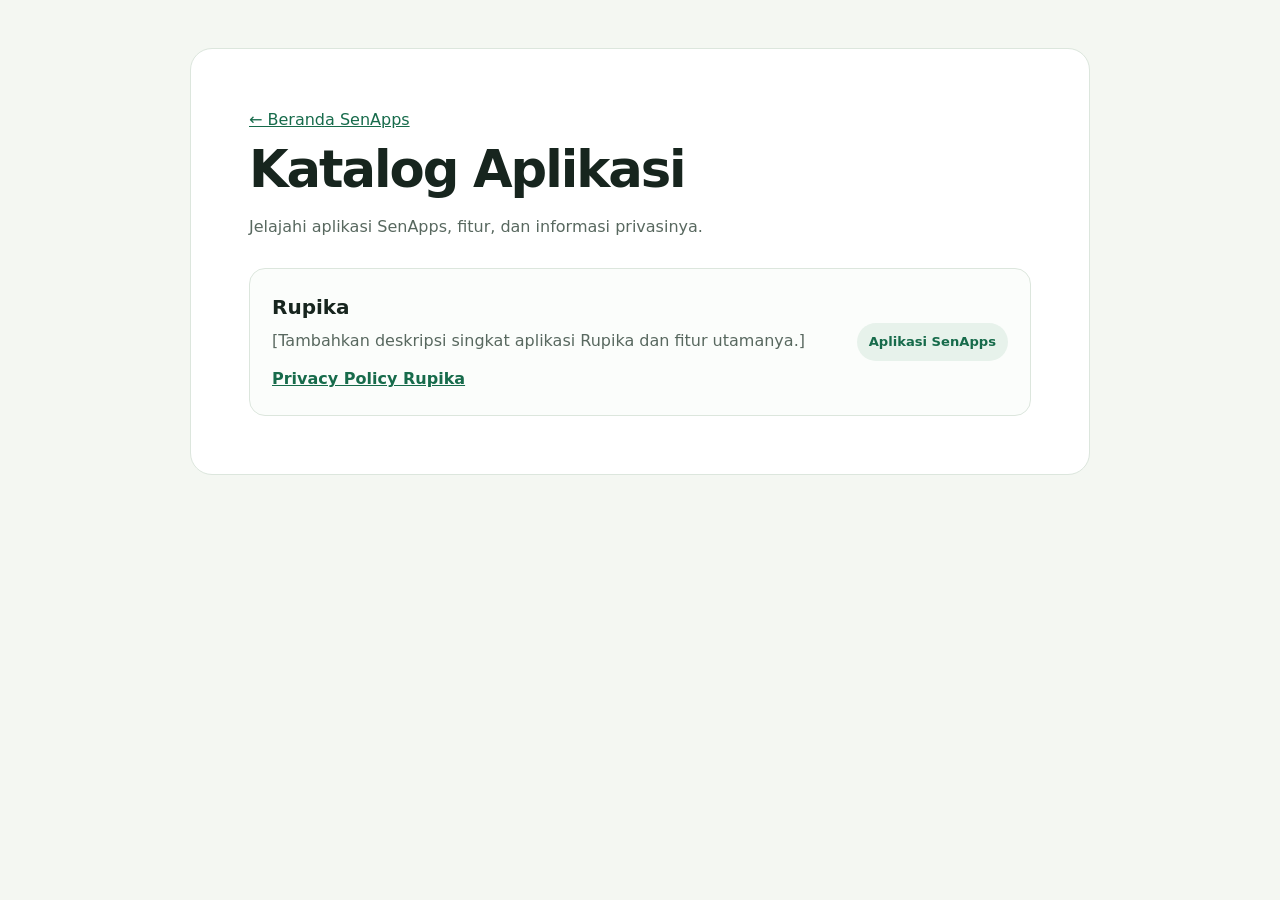
==== apps/index.html @ c0c4106e "Add SenApps GitHub Pages site" ====
<!doctype html>
<html lang="id">
<head>
  <meta charset="utf-8">
  <meta name="viewport" content="width=device-width, initial-scale=1">
  <meta name="description" content="Katalog aplikasi SenApps.">
  <title>Katalog Aplikasi — SenApps</title>
  <style>
    :root { --ink: #17251e; --muted: #58685f; --paper: #f4f7f2; --green: #176b4b; --line: #dce6dd; }
    * { box-sizing: border-box; }
    body { margin: 0; background: var(--paper); color: var(--ink); font: 16px/1.65 system-ui, -apple-system, "Segoe UI", sans-serif; }
    main { width: min(900px, calc(100% - 36px)); margin: 48px auto; }
    article { padding: clamp(24px, 6vw, 58px); border: 1px solid var(--line); border-radius: 22px; background: #fff; }
    a { color: var(--green); }
    h1 { margin: 8px 0; font-size: clamp(2rem, 6vw, 3.2rem); line-height: 1.1; letter-spacing: -.04em; }
    .muted { color: var(--muted); }
    .app { display: grid; grid-template-columns: 1fr auto; gap: 16px; align-items: center; margin-top: 28px; padding: 22px; border: 1px solid var(--line); border-radius: 16px; background: #fbfdfb; }
    .app h2 { margin: 0 0 4px; font-size: 1.25rem; }
    .app p { margin: 0 0 12px; color: var(--muted); }
    .actions { display: flex; flex-wrap: wrap; gap: 14px; }
    .actions a { font-weight: 700; }
    .badge { padding: 8px 12px; border-radius: 999px; background: #e7f2eb; color: var(--green); font-size: .82rem; font-weight: 700; }
    @media (max-width: 560px) { .app { grid-template-columns: 1fr; } }
  </style>
</head>
<body>
  <main>
    <article>
      <a href="../">← Beranda SenApps</a>
      <h1>Katalog Aplikasi</h1>
      <p class="muted">Jelajahi aplikasi SenApps, fitur, dan informasi privasinya.</p>
      <section class="app" aria-labelledby="rupika-title">
        <div>
          <h2 id="rupika-title">Rupika</h2>
          <p>[Tambahkan deskripsi singkat aplikasi Rupika dan fitur utamanya.]</p>
          <div class="actions">
            <a href="../privacy-policy/rupika/">Privacy Policy Rupika</a>
            <!-- Tambahkan tautan Google Play di sini setelah tersedia. -->
          </div>
        </div>
        <span class="badge">Aplikasi SenApps</span>
      </section>
      <!-- Gandakan blok .app ini untuk setiap aplikasi baru. -->
    </article>
  </main>
</body>
</html>
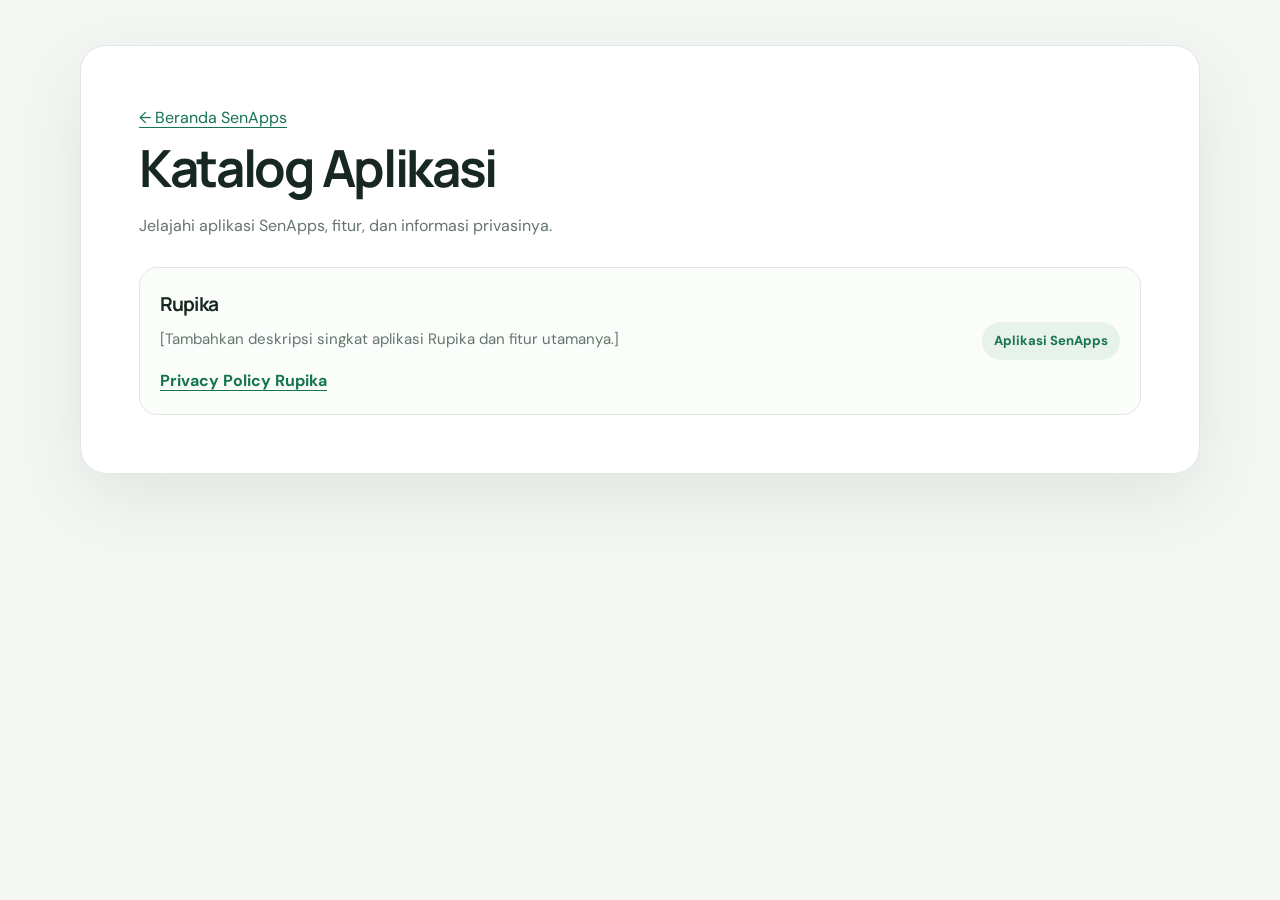
==== commit ab2813cd: "Polish SenApps website design" ====
--- a/apps/index.html
+++ b/apps/index.html
@@ -1,4 +1,4 @@
-<!doctype html>
+﻿<!doctype html>
 <html lang="id">
 <head>
   <meta charset="utf-8">
@@ -22,6 +22,7 @@
     .badge { padding: 8px 12px; border-radius: 999px; background: #e7f2eb; color: var(--green); font-size: .82rem; font-weight: 700; }
     @media (max-width: 560px) { .app { grid-template-columns: 1fr; } }
   </style>
+  <link rel="stylesheet" href="../assets/styles.css">
 </head>
 <body>
   <main>
--- a/assets/styles.css
+++ b/assets/styles.css
@@ -0,0 +1,5 @@
+﻿@import url('https://fonts.googleapis.com/css2?family=DM+Sans:wght@400;500;600;700&family=Manrope:wght@500;600;700;800&display=swap');
+:root{--ink:#172820;--muted:#65756d;--paper:#f5f7f4;--green:#167451;--deep:#105c40;--line:#e1e8e2;--mint:#e7f4ed;--shadow:0 24px 70px rgba(21,52,36,.09)}
+*{box-sizing:border-box}body{margin:0;background:var(--paper)!important;color:var(--ink)!important;font:16px/1.7 'DM Sans',system-ui,sans-serif!important;-webkit-font-smoothing:antialiased}a{color:var(--green)!important;text-underline-offset:4px}a:focus-visible{outline:3px solid #8ed5af;outline-offset:4px}h1,h2,h3{font-family:Manrope,'DM Sans',system-ui,sans-serif!important;letter-spacing:-.045em!important}main{width:min(1120px,calc(100% - 40px))!important;margin:5vh auto!important}.card,article{border:1px solid var(--line)!important;border-radius:26px!important;background:#fff!important;box-shadow:var(--shadow)!important}.eyebrow{color:var(--green)!important;font-size:.77rem!important;font-weight:800!important;letter-spacing:.13em!important;text-transform:uppercase}.button,a.button{display:inline-flex;min-height:48px;align-items:center;justify-content:center;padding:0 20px;border:1px solid var(--line)!important;border-radius:999px!important;background:#fff;color:var(--ink)!important;font-weight:700;text-decoration:none;transition:.18s}.button.primary,a.button.primary{border-color:var(--green)!important;background:var(--green)!important;color:#fff!important}.button:hover,a.button:hover{transform:translateY(-2px);box-shadow:0 9px 22px #15342418}.card{position:relative;min-height:520px;display:flex;flex-direction:column;justify-content:center;overflow:hidden;padding:76px 49% 76px 7%!important}.card:after{position:absolute;top:50%;right:7%;width:35%;height:65%;display:grid;place-items:center;border:1px solid #dfeae1;border-radius:32px;background:radial-gradient(circle at 75% 20%,#d8f0e1 0 8%,transparent 8.3%),linear-gradient(145deg,#edf7ef,#d7e9dd);color:#167451;content:'S';font:800 8rem Manrope,sans-serif;transform:translateY(-50%) rotate(4deg);box-shadow:inset 0 0 0 18px #ffffff30,0 18px 50px #15342418}.card h1{margin:14px 0 18px!important;font-size:clamp(3rem,7vw,5.2rem)!important;line-height:1.03!important}.card p{max-width:540px;color:var(--muted)!important;font-size:1.08rem}.links{gap:12px!important;margin-top:24px!important}.card footer{margin-top:35px!important;color:var(--muted)!important}.apps{display:grid!important;grid-template-columns:repeat(auto-fit,minmax(210px,1fr));gap:14px;margin-top:25px!important}.app{padding:20px!important;border:1px solid var(--line)!important;border-radius:18px!important;background:#fbfdfb!important}.app h2{margin:0 0 7px!important;font-size:1.2rem!important}.app p{margin:0 0 14px!important;font-size:.94rem!important}.app a{font-weight:700}.policy-wrap{width:min(850px,calc(100% - 36px));margin:45px auto 75px}.policy-wrap article{padding:clamp(26px,6vw,62px)!important}.policy-wrap h1{margin:14px 0!important;font-size:clamp(2.2rem,6vw,3.5rem)!important}.policy-wrap h2{margin-top:32px!important;font-size:1.28rem!important}.policy-wrap p{color:#4f6056!important}.draft{border:1px solid #f2dba8!important;border-radius:13px!important;background:#fff9ea!important;color:#684c18!important}.site-header{display:flex;justify-content:space-between;align-items:center;margin-bottom:24px}.site-footer{display:flex;justify-content:space-between;gap:16px;padding:24px 0;border-top:1px solid var(--line);color:var(--muted);font-size:.9rem}.app-card{display:flex;align-items:center;justify-content:space-between;gap:20px;padding:24px;border:1px solid var(--line);border-radius:20px;background:#fff}.app-info{display:flex;align-items:center;gap:16px}.app-icon{display:grid;width:58px;aspect-ratio:1;place-items:center;border-radius:18px;background:linear-gradient(145deg,#dcf4e5,#b9e5cb);color:var(--deep);font-weight:800;font-size:1.4rem}
+@media(max-width:700px){main{width:calc(100% - 30px)!important;margin:24px auto!important}.card{min-height:0;padding:44px 26px!important}.card:after{position:relative;top:auto;right:auto;width:100%;height:180px;margin-top:32px;font-size:5rem;transform:none}.card h1{font-size:clamp(2.7rem,14vw,4rem)!important}.site-header{gap:12px}.nav{gap:12px!important}.app-card{align-items:flex-start;flex-direction:column}.site-footer{flex-direction:column;gap:7px}}
+@media(prefers-reduced-motion:reduce){*{scroll-behavior:auto!important;transition:none!important}}
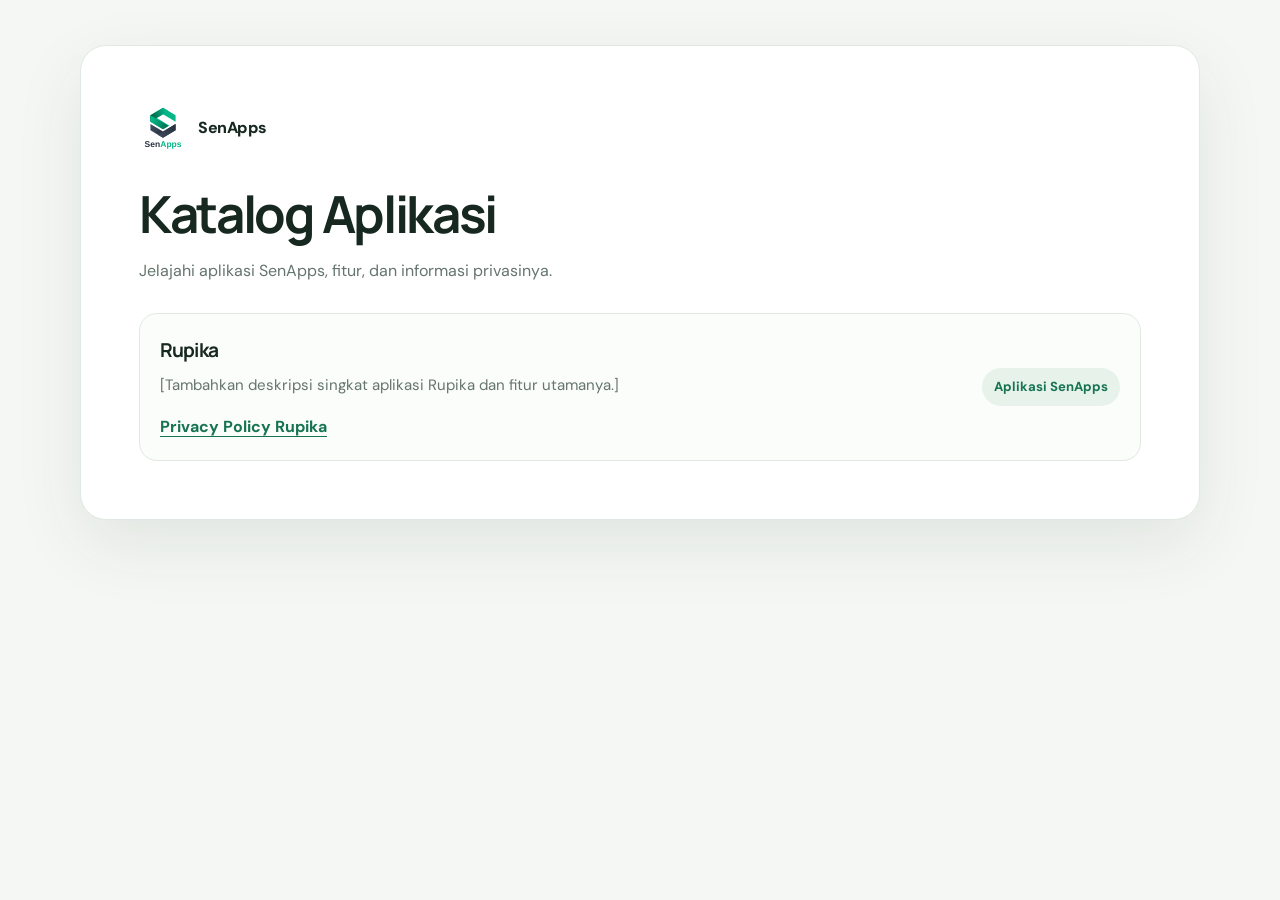
==== commit ed6bb65c: "Add SenApps logo across pages" ====
--- a/apps/index.html
+++ b/apps/index.html
@@ -27,7 +27,7 @@
 <body>
   <main>
     <article>
-      <a href="../">← Beranda SenApps</a>
+      <a class="site-brand" href="../"><img src="../assets/senapps-logo.svg" alt="Logo SenApps"><span>SenApps</span></a>
       <h1>Katalog Aplikasi</h1>
       <p class="muted">Jelajahi aplikasi SenApps, fitur, dan informasi privasinya.</p>
       <section class="app" aria-labelledby="rupika-title">
--- a/assets/styles.css
+++ b/assets/styles.css
@@ -2,4 +2,6 @@
 :root{--ink:#172820;--muted:#65756d;--paper:#f5f7f4;--green:#167451;--deep:#105c40;--line:#e1e8e2;--mint:#e7f4ed;--shadow:0 24px 70px rgba(21,52,36,.09)}
 *{box-sizing:border-box}body{margin:0;background:var(--paper)!important;color:var(--ink)!important;font:16px/1.7 'DM Sans',system-ui,sans-serif!important;-webkit-font-smoothing:antialiased}a{color:var(--green)!important;text-underline-offset:4px}a:focus-visible{outline:3px solid #8ed5af;outline-offset:4px}h1,h2,h3{font-family:Manrope,'DM Sans',system-ui,sans-serif!important;letter-spacing:-.045em!important}main{width:min(1120px,calc(100% - 40px))!important;margin:5vh auto!important}.card,article{border:1px solid var(--line)!important;border-radius:26px!important;background:#fff!important;box-shadow:var(--shadow)!important}.eyebrow{color:var(--green)!important;font-size:.77rem!important;font-weight:800!important;letter-spacing:.13em!important;text-transform:uppercase}.button,a.button{display:inline-flex;min-height:48px;align-items:center;justify-content:center;padding:0 20px;border:1px solid var(--line)!important;border-radius:999px!important;background:#fff;color:var(--ink)!important;font-weight:700;text-decoration:none;transition:.18s}.button.primary,a.button.primary{border-color:var(--green)!important;background:var(--green)!important;color:#fff!important}.button:hover,a.button:hover{transform:translateY(-2px);box-shadow:0 9px 22px #15342418}.card{position:relative;min-height:520px;display:flex;flex-direction:column;justify-content:center;overflow:hidden;padding:76px 49% 76px 7%!important}.card:after{position:absolute;top:50%;right:7%;width:35%;height:65%;display:grid;place-items:center;border:1px solid #dfeae1;border-radius:32px;background:radial-gradient(circle at 75% 20%,#d8f0e1 0 8%,transparent 8.3%),linear-gradient(145deg,#edf7ef,#d7e9dd);color:#167451;content:'S';font:800 8rem Manrope,sans-serif;transform:translateY(-50%) rotate(4deg);box-shadow:inset 0 0 0 18px #ffffff30,0 18px 50px #15342418}.card h1{margin:14px 0 18px!important;font-size:clamp(3rem,7vw,5.2rem)!important;line-height:1.03!important}.card p{max-width:540px;color:var(--muted)!important;font-size:1.08rem}.links{gap:12px!important;margin-top:24px!important}.card footer{margin-top:35px!important;color:var(--muted)!important}.apps{display:grid!important;grid-template-columns:repeat(auto-fit,minmax(210px,1fr));gap:14px;margin-top:25px!important}.app{padding:20px!important;border:1px solid var(--line)!important;border-radius:18px!important;background:#fbfdfb!important}.app h2{margin:0 0 7px!important;font-size:1.2rem!important}.app p{margin:0 0 14px!important;font-size:.94rem!important}.app a{font-weight:700}.policy-wrap{width:min(850px,calc(100% - 36px));margin:45px auto 75px}.policy-wrap article{padding:clamp(26px,6vw,62px)!important}.policy-wrap h1{margin:14px 0!important;font-size:clamp(2.2rem,6vw,3.5rem)!important}.policy-wrap h2{margin-top:32px!important;font-size:1.28rem!important}.policy-wrap p{color:#4f6056!important}.draft{border:1px solid #f2dba8!important;border-radius:13px!important;background:#fff9ea!important;color:#684c18!important}.site-header{display:flex;justify-content:space-between;align-items:center;margin-bottom:24px}.site-footer{display:flex;justify-content:space-between;gap:16px;padding:24px 0;border-top:1px solid var(--line);color:var(--muted);font-size:.9rem}.app-card{display:flex;align-items:center;justify-content:space-between;gap:20px;padding:24px;border:1px solid var(--line);border-radius:20px;background:#fff}.app-info{display:flex;align-items:center;gap:16px}.app-icon{display:grid;width:58px;aspect-ratio:1;place-items:center;border-radius:18px;background:linear-gradient(145deg,#dcf4e5,#b9e5cb);color:var(--deep);font-weight:800;font-size:1.4rem}
 @media(max-width:700px){main{width:calc(100% - 30px)!important;margin:24px auto!important}.card{min-height:0;padding:44px 26px!important}.card:after{position:relative;top:auto;right:auto;width:100%;height:180px;margin-top:32px;font-size:5rem;transform:none}.card h1{font-size:clamp(2.7rem,14vw,4rem)!important}.site-header{gap:12px}.nav{gap:12px!important}.app-card{align-items:flex-start;flex-direction:column}.site-footer{flex-direction:column;gap:7px}}
-@media(prefers-reduced-motion:reduce){*{scroll-behavior:auto!important;transition:none!important}}+@media(prefers-reduced-motion:reduce){*{scroll-behavior:auto!important;transition:none!important}}
+.site-brand{display:inline-flex;align-items:center;gap:11px;margin-bottom:25px;color:var(--ink)!important;font-weight:800;font-size:1rem;text-decoration:none}.site-brand img{display:block;width:48px;height:48px;object-fit:contain}.site-brand span{letter-spacing:-.03em}.policy-brand{display:flex;align-items:center;flex-wrap:wrap;gap:12px;margin-bottom:24px;color:var(--muted);font-size:.9rem}.policy-brand .site-brand{margin:0}.policy-brand>a:not(.site-brand){color:var(--muted)!important;text-decoration:none}.card .site-brand{position:relative;z-index:2}.card:after{content:''}
+@media(max-width:700px){.site-brand{margin-bottom:18px}.site-brand img{width:42px;height:42px}}
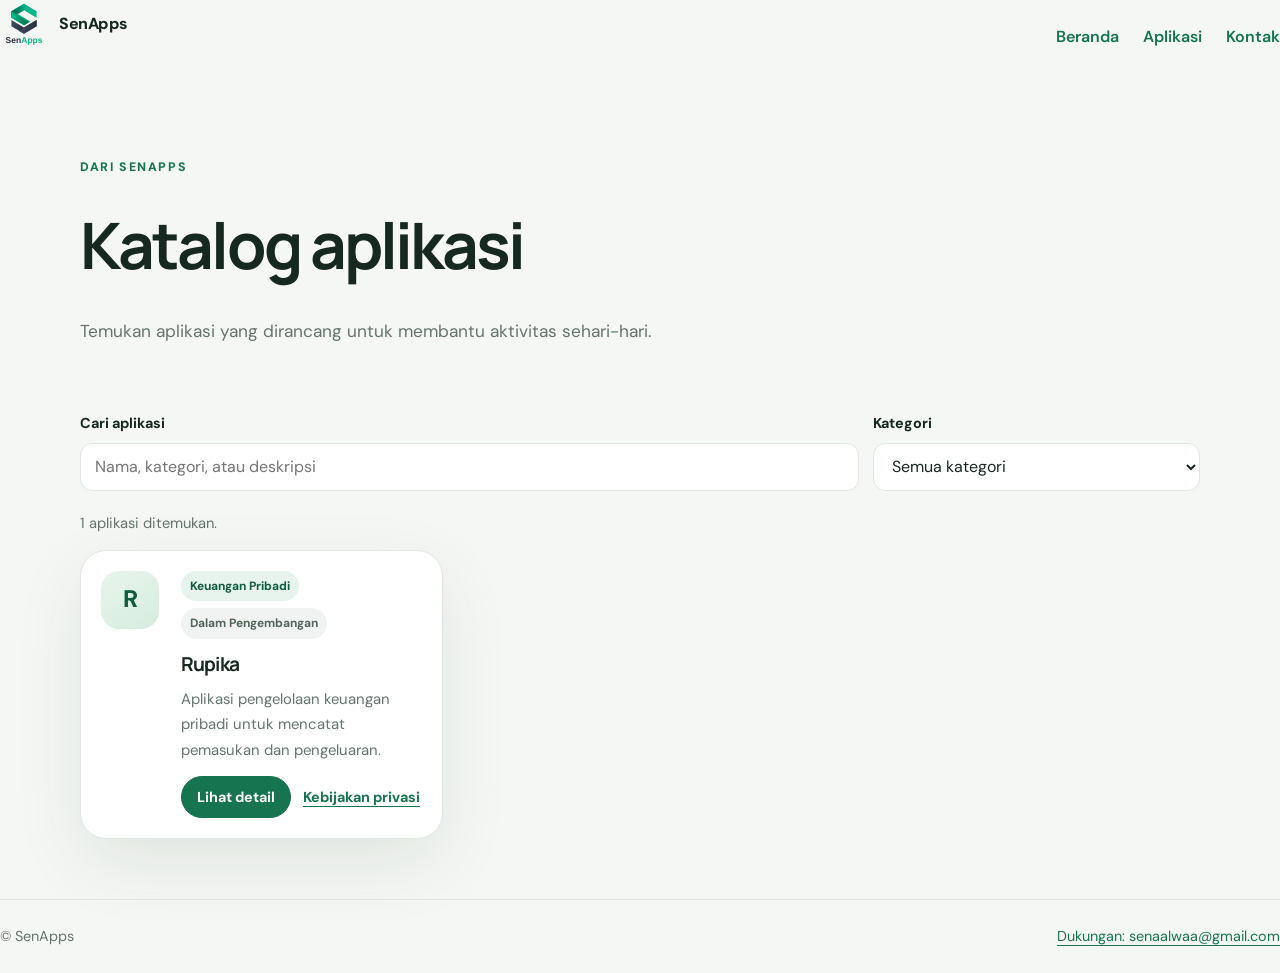
==== commit 7d281b6f: "Build data-driven SenApps catalog" ====
--- a/apps/index.html
+++ b/apps/index.html
@@ -1,48 +1,37 @@
-﻿<!doctype html>
+<!doctype html>
 <html lang="id">
 <head>
   <meta charset="utf-8">
   <meta name="viewport" content="width=device-width, initial-scale=1">
-  <meta name="description" content="Katalog aplikasi SenApps.">
+  <meta name="description" content="Jelajahi aplikasi yang dibuat oleh SenApps.">
   <title>Katalog Aplikasi — SenApps</title>
-  <style>
-    :root { --ink: #17251e; --muted: #58685f; --paper: #f4f7f2; --green: #176b4b; --line: #dce6dd; }
-    * { box-sizing: border-box; }
-    body { margin: 0; background: var(--paper); color: var(--ink); font: 16px/1.65 system-ui, -apple-system, "Segoe UI", sans-serif; }
-    main { width: min(900px, calc(100% - 36px)); margin: 48px auto; }
-    article { padding: clamp(24px, 6vw, 58px); border: 1px solid var(--line); border-radius: 22px; background: #fff; }
-    a { color: var(--green); }
-    h1 { margin: 8px 0; font-size: clamp(2rem, 6vw, 3.2rem); line-height: 1.1; letter-spacing: -.04em; }
-    .muted { color: var(--muted); }
-    .app { display: grid; grid-template-columns: 1fr auto; gap: 16px; align-items: center; margin-top: 28px; padding: 22px; border: 1px solid var(--line); border-radius: 16px; background: #fbfdfb; }
-    .app h2 { margin: 0 0 4px; font-size: 1.25rem; }
-    .app p { margin: 0 0 12px; color: var(--muted); }
-    .actions { display: flex; flex-wrap: wrap; gap: 14px; }
-    .actions a { font-weight: 700; }
-    .badge { padding: 8px 12px; border-radius: 999px; background: #e7f2eb; color: var(--green); font-size: .82rem; font-weight: 700; }
-    @media (max-width: 560px) { .app { grid-template-columns: 1fr; } }
-  </style>
-  <link rel="stylesheet" href="../assets/styles.css">
+  <link rel="stylesheet" href="../assets/styles.css?v=3">
+  <script src="../assets/scripts/catalog.js" defer></script>
 </head>
 <body>
-  <main>
-    <article>
-      <a class="site-brand" href="../"><img src="../assets/senapps-logo.svg" alt="Logo SenApps"><span>SenApps</span></a>
-      <h1>Katalog Aplikasi</h1>
-      <p class="muted">Jelajahi aplikasi SenApps, fitur, dan informasi privasinya.</p>
-      <section class="app" aria-labelledby="rupika-title">
-        <div>
-          <h2 id="rupika-title">Rupika</h2>
-          <p>[Tambahkan deskripsi singkat aplikasi Rupika dan fitur utamanya.]</p>
-          <div class="actions">
-            <a href="../privacy-policy/rupika/">Privacy Policy Rupika</a>
-            <!-- Tambahkan tautan Google Play di sini setelah tersedia. -->
-          </div>
-        </div>
-        <span class="badge">Aplikasi SenApps</span>
-      </section>
-      <!-- Gandakan blok .app ini untuk setiap aplikasi baru. -->
-    </article>
+  <header class="site-header shell">
+    <a class="site-brand" href="../"><img src="../assets/senapps-logo.svg" alt=""><span>SenApps</span></a>
+    <nav class="catalog-nav" aria-label="Navigasi utama">
+      <a href="../">Beranda</a><a href="#catalog-list" aria-current="page">Aplikasi</a>
+      <a href="mailto:senaalwaa@gmail.com">Kontak</a>
+    </nav>
+  </header>
+  <main class="catalog-main shell">
+    <section class="catalog-intro">
+      <p class="eyebrow">Dari SenApps</p>
+      <h1>Katalog aplikasi</h1>
+      <p class="catalog-lead">Temukan aplikasi yang dirancang untuk membantu aktivitas sehari-hari.</p>
+    </section>
+    <section id="catalog-list" aria-labelledby="catalog-title">
+      <h2 id="catalog-title" class="visually-hidden">Daftar aplikasi</h2>
+      <div class="catalog-controls">
+        <div class="search-field"><label for="app-search">Cari aplikasi</label><input id="app-search" type="search" placeholder="Nama, kategori, atau deskripsi" autocomplete="off"></div>
+        <div class="filter-field"><label for="category-filter">Kategori</label><select id="category-filter"><option value="">Semua kategori</option></select></div>
+      </div>
+      <p id="catalog-status" class="catalog-status" role="status" aria-live="polite">Memuat katalog aplikasi…</p>
+      <div id="app-grid" class="app-grid"></div>
+    </section>
   </main>
+  <footer class="site-footer shell"><span>© SenApps</span><a href="mailto:senaalwaa@gmail.com">Dukungan: senaalwaa@gmail.com</a></footer>
 </body>
-</html>
+</html>
--- a/assets/styles.css
+++ b/assets/styles.css
@@ -4,4 +4,15 @@
 @media(max-width:700px){main{width:calc(100% - 30px)!important;margin:24px auto!important}.card{min-height:0;padding:44px 26px!important}.card:after{position:relative;top:auto;right:auto;width:100%;height:180px;margin-top:32px;font-size:5rem;transform:none}.card h1{font-size:clamp(2.7rem,14vw,4rem)!important}.site-header{gap:12px}.nav{gap:12px!important}.app-card{align-items:flex-start;flex-direction:column}.site-footer{flex-direction:column;gap:7px}}
 @media(prefers-reduced-motion:reduce){*{scroll-behavior:auto!important;transition:none!important}}
 .site-brand{display:inline-flex;align-items:center;gap:11px;margin-bottom:25px;color:var(--ink)!important;font-weight:800;font-size:1rem;text-decoration:none}.site-brand img{display:block;width:48px;height:48px;object-fit:contain}.site-brand span{letter-spacing:-.03em}.policy-brand{display:flex;align-items:center;flex-wrap:wrap;gap:12px;margin-bottom:24px;color:var(--muted);font-size:.9rem}.policy-brand .site-brand{margin:0}.policy-brand>a:not(.site-brand){color:var(--muted)!important;text-decoration:none}.card .site-brand{position:relative;z-index:2}.card:after{content:''}
-@media(max-width:700px){.site-brand{margin-bottom:18px}.site-brand img{width:42px;height:42px}}+@media(max-width:700px){.site-brand{margin-bottom:18px}.site-brand img{width:42px;height:42px}}
+.card:after{content:""!important;background-image:url("senapps-logo.svg"),radial-gradient(circle at 74% 20%,#d8f0e1 0 8%,transparent 8.3%),linear-gradient(145deg,#edf7ef,#e2f0e8 55%,#d7e9dd)!important;background-repeat:no-repeat;background-position:center,center,center;background-size:48% auto,auto,auto;color:transparent!important;font-size:0!important}
+.visually-hidden{position:absolute!important;width:1px!important;height:1px!important;padding:0!important;margin:-1px!important;overflow:hidden!important;clip:rect(0,0,0,0)!important;white-space:nowrap!important;border:0!important}
+.catalog-main.shell,.detail-main.shell{width:min(1120px,calc(100% - 40px))!important;margin:0 auto!important}
+.catalog-nav{display:flex;align-items:center;gap:24px}.catalog-nav a{color:var(--muted);text-decoration:none;font-weight:600}.catalog-nav a:hover{color:var(--green)}
+.catalog-intro{padding:48px 0 28px}.catalog-intro h1{margin:10px 0;font-size:clamp(2.5rem,6vw,4rem)}.catalog-lead{max-width:650px;color:var(--muted);font-size:1.08rem}
+.catalog-controls{display:grid;grid-template-columns:minmax(220px,1fr) minmax(180px,.42fr);gap:14px;margin:20px 0}.search-field,.filter-field{display:grid;gap:7px}.search-field label,.filter-field label{font-size:.9rem;font-weight:700}.search-field input,.filter-field select{width:100%;min-height:48px;padding:0 14px;border:1px solid var(--line);border-radius:12px;background:#fff;color:var(--ink);font:inherit}.search-field input:focus,.filter-field select:focus{outline:3px solid #16745130;border-color:var(--green)}
+.catalog-status{min-height:1.5em;margin:14px 0;color:var(--muted);font-size:.92rem}.catalog-error{padding:18px;border:1px solid #f2dba8;border-radius:14px;background:#fff9ea;color:#684c18}
+.app-grid{display:grid;grid-template-columns:repeat(auto-fill,minmax(min(100%,330px),1fr));gap:16px;padding-bottom:60px}.app-card{display:grid;grid-template-columns:64px minmax(0,1fr);align-items:start;gap:16px;padding:20px;border:1px solid var(--line);border-radius:18px;background:#fff;box-shadow:0 7px 24px #15342408;transition:transform .18s ease,box-shadow .18s ease}.app-card:hover{transform:translateY(-3px);box-shadow:var(--shadow)}.app-icon,.detail-icon{position:relative;display:grid;place-items:center;overflow:hidden;aspect-ratio:1;border-radius:18px;background:linear-gradient(145deg,#e8f5ed,#d5ecdd);color:var(--deep);font-weight:800;font-size:1.5rem}.app-icon-image{position:absolute;inset:0;width:100%;height:100%;object-fit:cover}.app-card-content{min-width:0}.app-card-meta{display:flex;flex-wrap:wrap;gap:7px;margin-bottom:9px}.category-tag,.status-tag{display:inline-flex;align-items:center;padding:5px 9px;border-radius:999px;background:#e7f4ed;color:var(--deep);font-size:.75rem;font-weight:700}.status-tag{background:#f1f3f2;color:#53645a}.app-card-title{margin:0 0 7px;font-size:1.2rem}.app-card-description,.app-platforms{margin:0 0 12px;color:var(--muted);font-size:.93rem}.app-platforms{font-size:.85rem}.app-card-actions{display:flex;flex-wrap:wrap;align-items:center;gap:12px;margin-top:13px}.button.small{min-height:42px;padding:0 15px;font-size:.9rem}.text-link{font-size:.9rem;font-weight:700}
+.detail-main{padding:30px 0 64px}.detail-breadcrumbs{display:flex;flex-wrap:wrap;gap:9px;margin:0 0 22px;color:var(--muted);font-size:.9rem}.detail-breadcrumbs a{color:var(--muted)!important;text-decoration:none}.detail-hero{display:grid;grid-template-columns:150px minmax(0,1fr);align-items:center;gap:28px;padding:clamp(22px,5vw,42px);border:1px solid var(--line);border-radius:24px;background:#fff;box-shadow:0 12px 40px #1534240a}.detail-icon{width:150px;border-radius:28px;font-size:3rem}.detail-hero-content h1{margin:10px 0;font-size:clamp(2.2rem,5vw,3.6rem)}.detail-lead{max-width:700px;color:var(--muted);font-size:1.08rem}.detail-status{display:inline-flex;padding:6px 11px;border-radius:999px;background:#e7f4ed;color:var(--deep);font-size:.86rem;font-weight:700}.detail-actions{display:flex;flex-wrap:wrap;align-items:center;gap:12px;margin-top:18px}.detail-unavailable{color:var(--muted);font-size:.9rem}.detail-section{padding:32px 4px 24px;border-bottom:1px solid var(--line)}.detail-section h2{margin:0 0 14px;font-size:1.45rem}.detail-copy{max-width:820px;color:#4f6056}.feature-list{display:grid;grid-template-columns:repeat(auto-fit,minmax(min(100%,260px),1fr));gap:10px 22px;padding-left:20px;color:#4f6056}.feature-list li::marker{color:var(--green)}.screenshot-grid{display:grid;grid-template-columns:repeat(auto-fit,minmax(min(100%,220px),1fr));gap:14px}.screenshot-item{margin:0;overflow:hidden;border:1px solid var(--line);border-radius:14px;background:#fff}.screenshot-item img{display:block;width:100%;height:auto}.detail-facts{display:grid;grid-template-columns:150px 1fr;gap:8px 18px;margin:0}.detail-facts dt{color:var(--muted);font-weight:600}.detail-facts dd{margin:0;font-weight:700}.detail-back{display:inline-block;margin-top:26px;font-weight:700}
+@media(max-width:640px){.catalog-main.shell,.detail-main.shell{width:calc(100% - 30px)!important}.catalog-intro{padding-top:32px}.catalog-controls{grid-template-columns:1fr}.catalog-nav{gap:13px;font-size:.88rem}.app-card{grid-template-columns:52px minmax(0,1fr);gap:12px;padding:16px}.app-icon{border-radius:15px;font-size:1.2rem}.detail-hero{grid-template-columns:1fr;gap:16px}.detail-icon{width:88px;border-radius:20px;font-size:2rem}.detail-facts{grid-template-columns:110px 1fr}}
+@media(prefers-reduced-motion:reduce){.app-card{transition:none}.app-card:hover{transform:none}}
